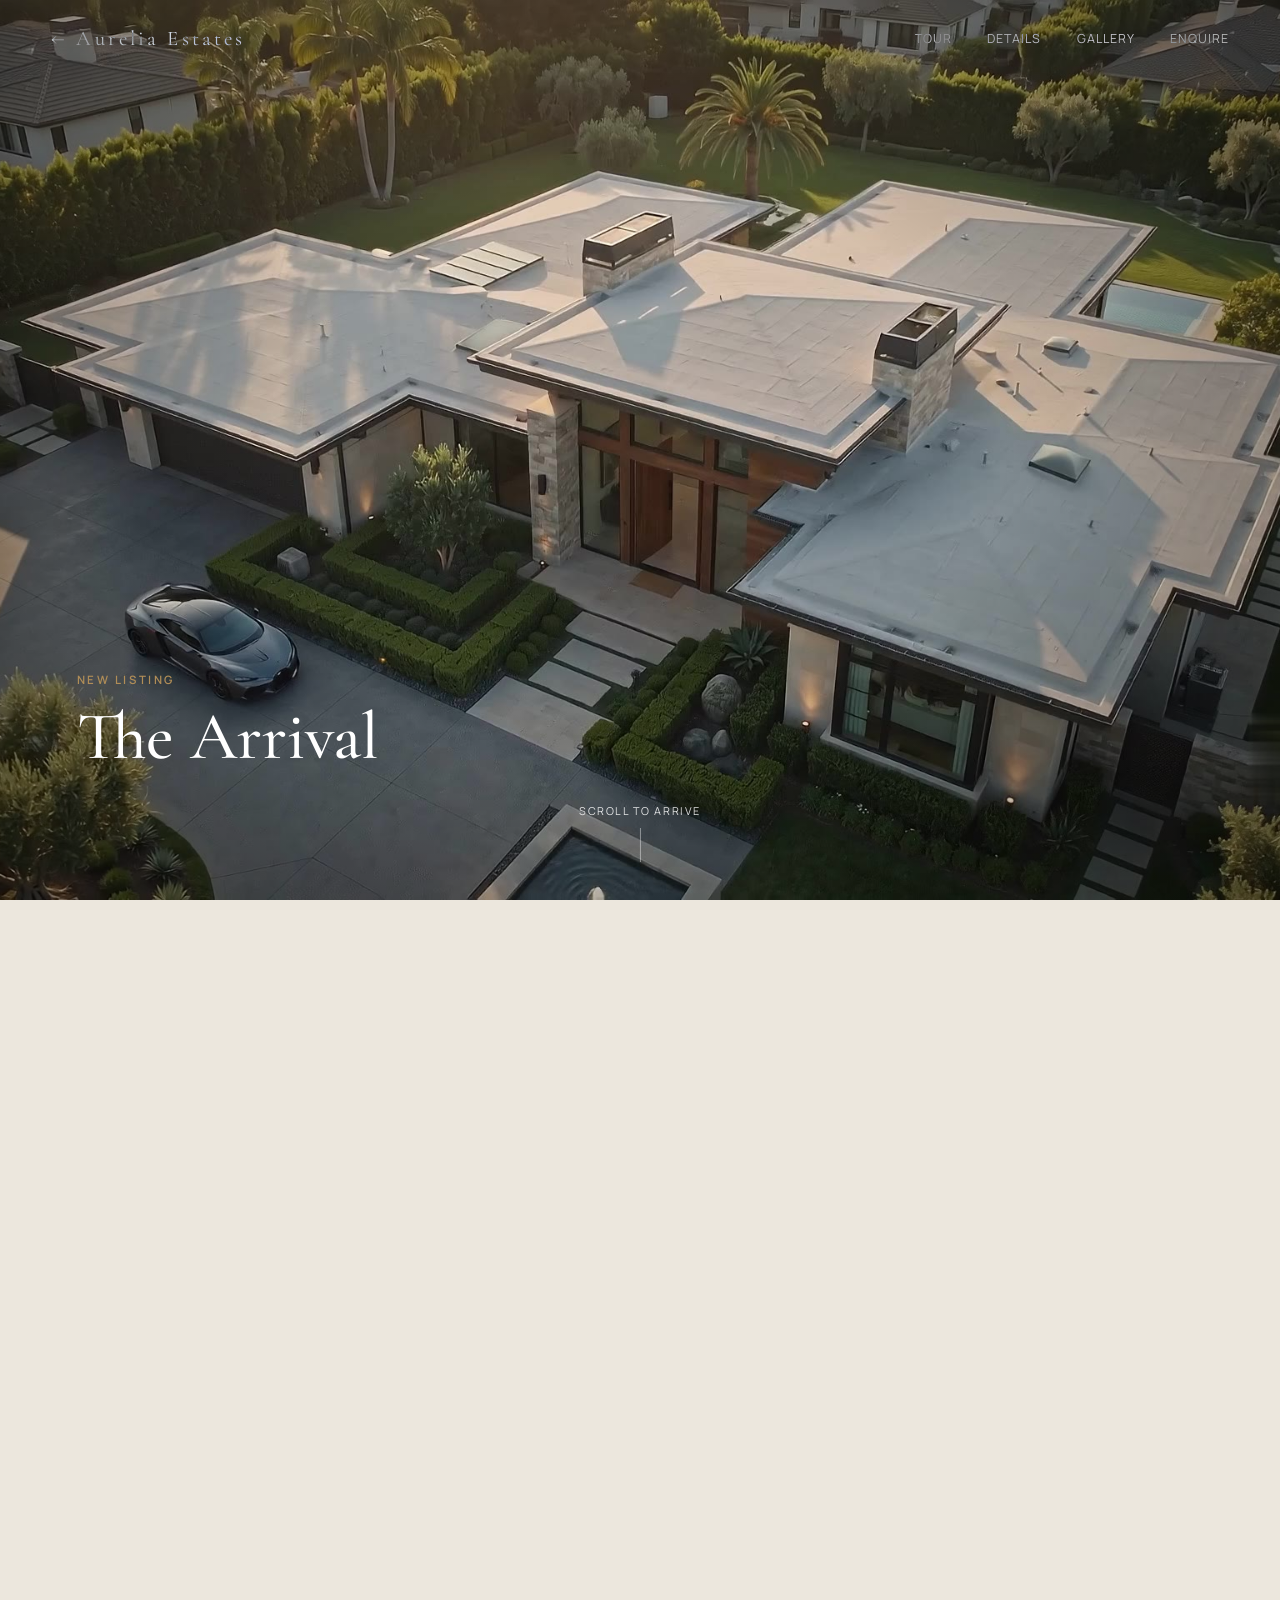
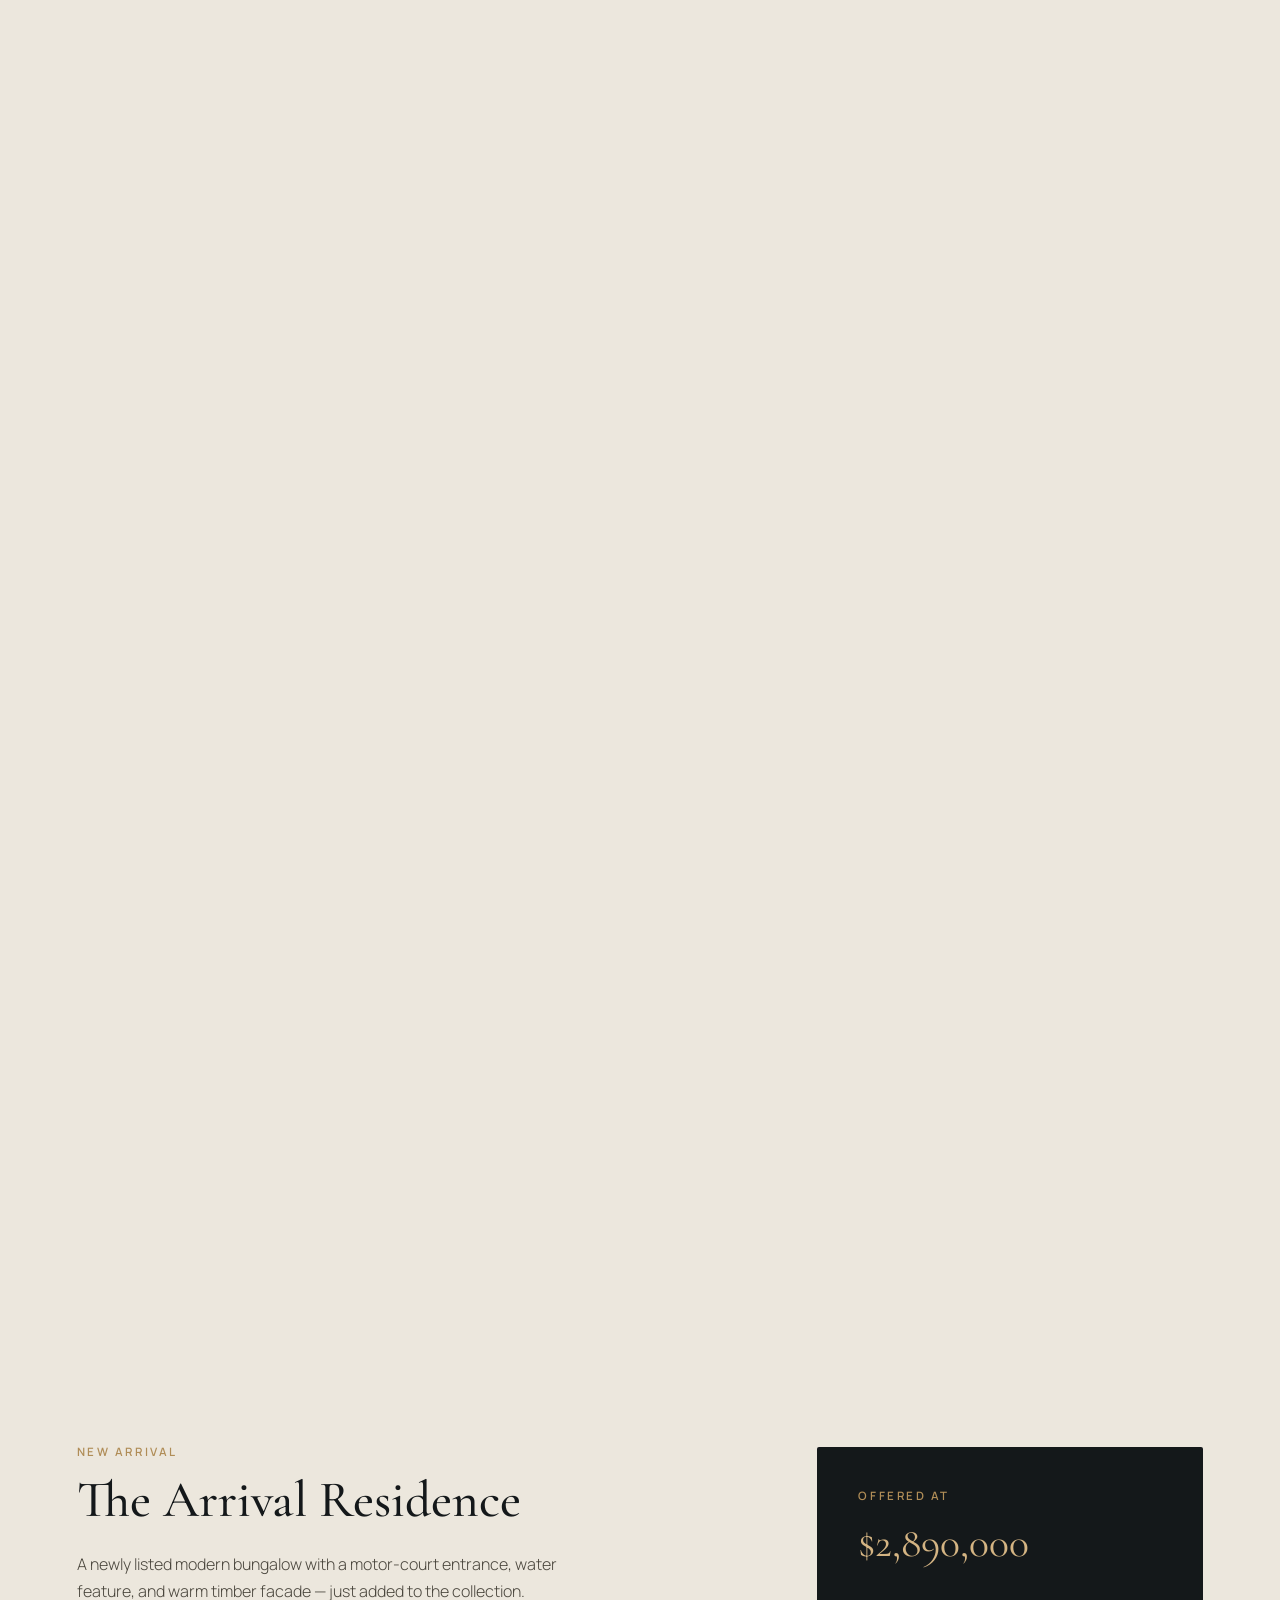
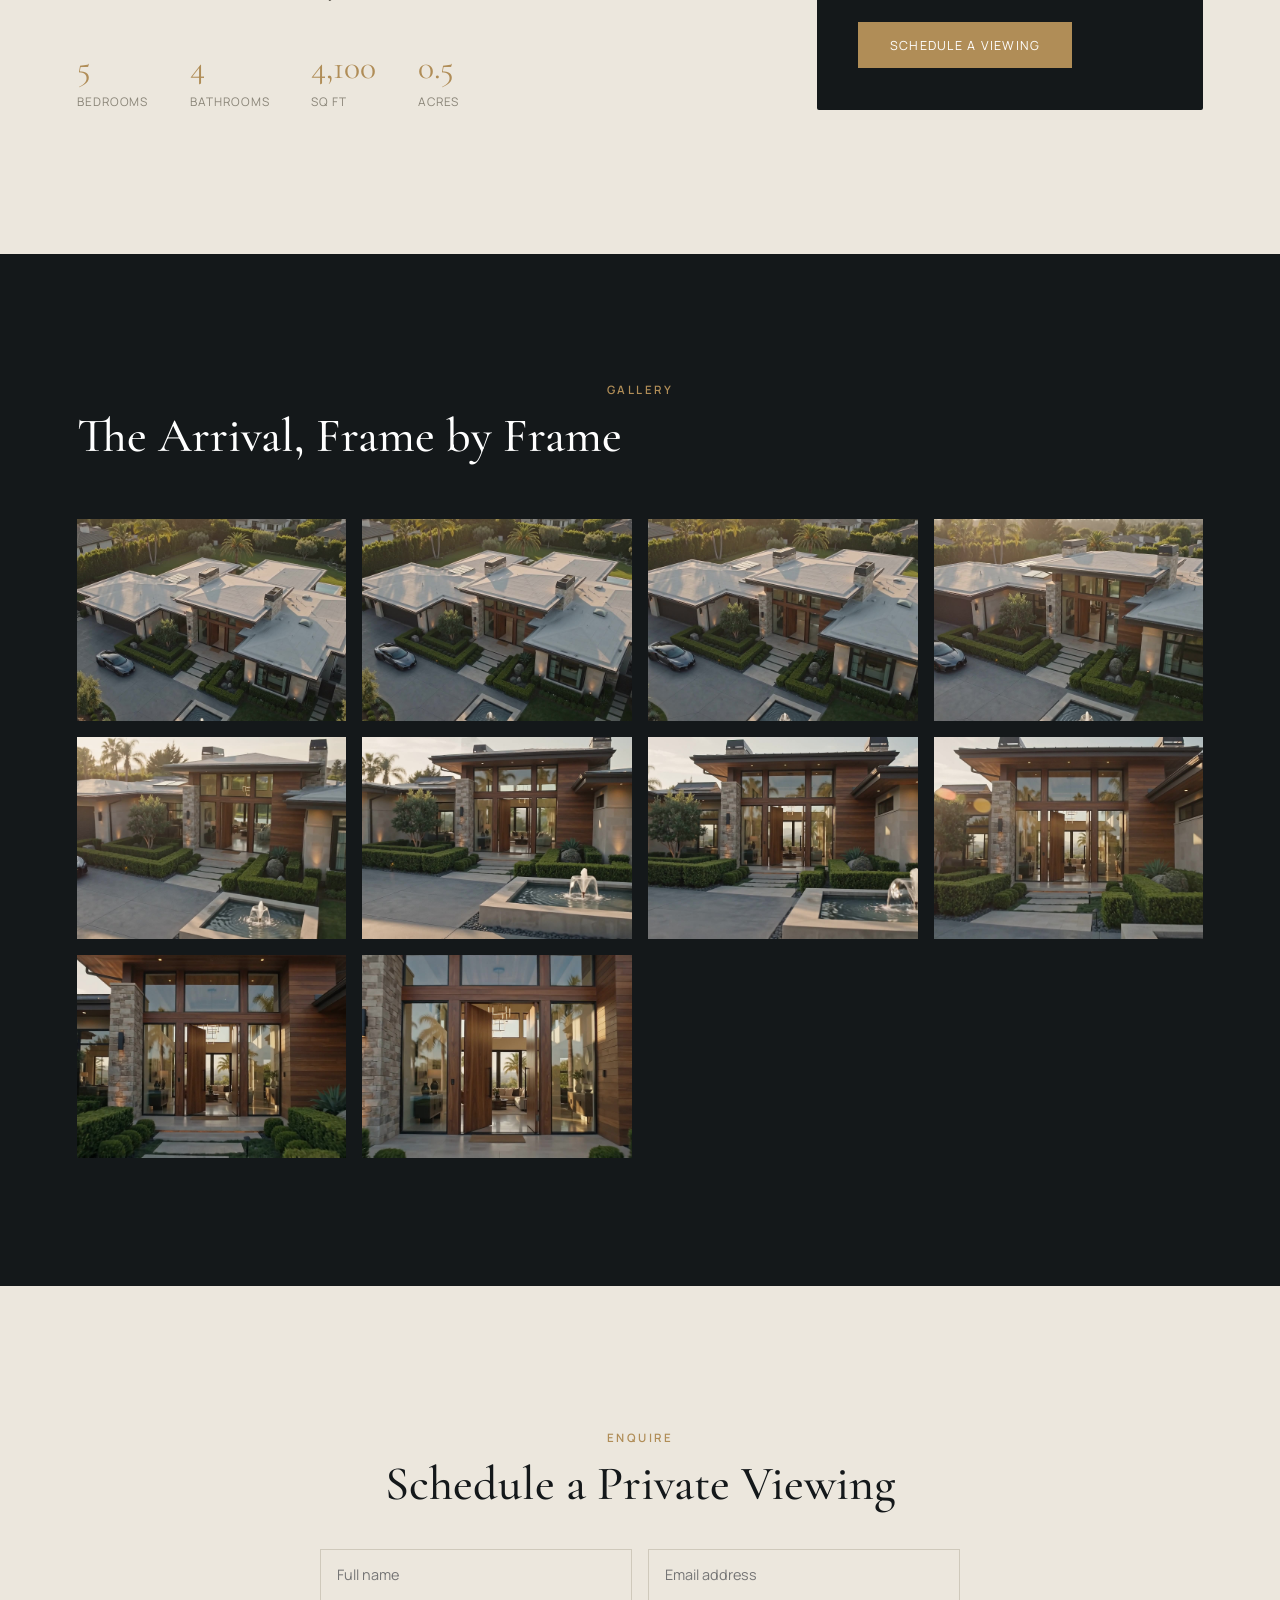
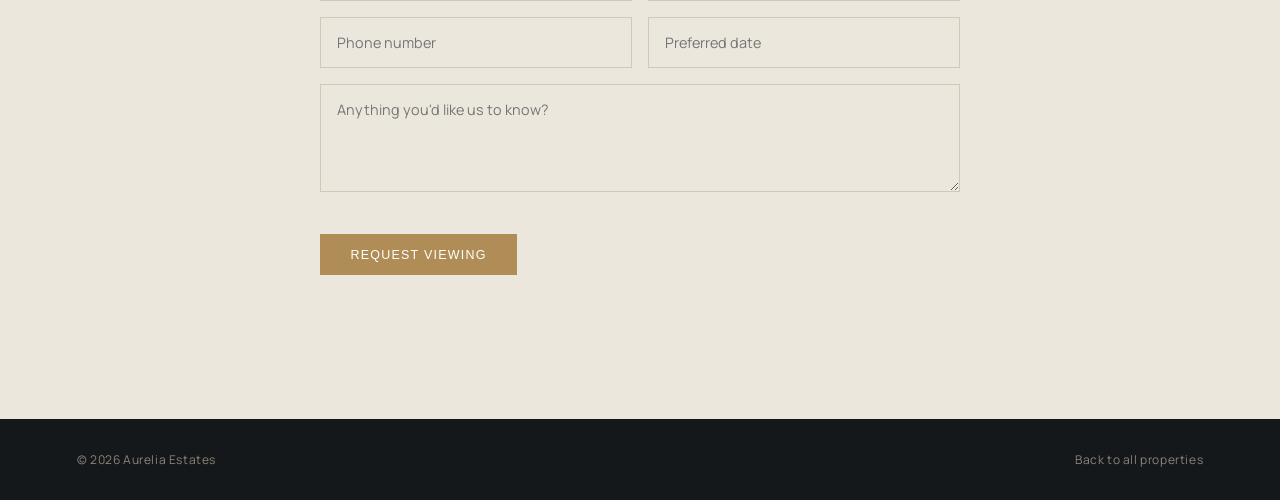
==== projects/arrival/index.html @ 0453d748 "Initial commit" ====
<!DOCTYPE html>
<html lang="en">
<head>
<meta charset="UTF-8">
<meta name="viewport" content="width=device-width, initial-scale=1.0">
<title>The Arrival — New Listing | Aurelia Estates</title>
<link rel="preconnect" href="https://fonts.googleapis.com">
<link rel="preconnect" href="https://fonts.gstatic.com" crossorigin>
<link href="https://fonts.googleapis.com/css2?family=Cormorant+Garamond:wght@400;500;600&family=Manrope:wght@300;400;500;600&display=swap" rel="stylesheet">
<link rel="stylesheet" href="../../style.css">
</head>
<body>

  <!-- ============ LOADER ============ -->
  <div id="loader">
    <div class="loader-inner">
      <span class="loader-mark">THE ARRIVAL</span>
      <div class="loader-bar-track"><div class="loader-bar-fill" id="loaderFill"></div></div>
      <span class="loader-pct" id="loaderPct">0%</span>
    </div>
  </div>

  <!-- ============ NAV ============ -->
  <header class="site-nav">
    <a href="../../index.html" class="nav-mark">← Aurelia Estates</a>
    <nav class="nav-links">
      <a href="#tour">Tour</a>
      <a href="#details">Details</a>
      <a href="#gallery">Gallery</a>
      <a href="#contact">Enquire</a>
    </nav>
  </header>

  <!-- ============ SCROLL-DRIVEN TOUR ============ -->
  <section id="tour" class="tour-section">
    <div class="tour-sticky">
      <canvas id="tourCanvas"></canvas>

      <div class="scroll-cue" id="scrollCue">
        <span>Scroll to arrive</span>
        <div class="scroll-cue-line"></div>
      </div>

      <div class="overlay" data-range="0,0.14">
        <p class="eyebrow">New Listing</p>
        <h1>The Arrival</h1>
      </div>

      <div class="overlay" data-range="0.28,0.52">
        <p class="eyebrow">The Approach</p>
        <h2>A First Impression, Engineered</h2>
        <p class="overlay-copy">Sculpted hedges, warm wood cladding, and a motor court built to make an entrance.</p>
      </div>

      <div class="overlay" data-range="0.65,1.0">
        <p class="eyebrow">The Threshold</p>
        <h2>Home, Wide Open</h2>
        <p class="overlay-copy">Glass doors part to reveal the living space beyond — the tour continues inside.</p>
        <a href="#details" class="cta-btn">See Full Details</a>
      </div>
    </div>
  </section>

  <!-- ============ DETAILS ============ -->
  <section id="details" class="details-section">
    <div class="details-grid">
      <div class="details-copy">
        <p class="eyebrow">New Arrival</p>
        <h2>The Arrival Residence</h2>
        <p class="details-desc">
          A newly listed modern bungalow with a motor-court entrance, water feature,
          and warm timber facade — just added to the collection.
        </p>
        <div class="stat-row">
          <div class="stat"><span class="stat-num">5</span><span class="stat-label">Bedrooms</span></div>
          <div class="stat"><span class="stat-num">4</span><span class="stat-label">Bathrooms</span></div>
          <div class="stat"><span class="stat-num">4,100</span><span class="stat-label">Sq Ft</span></div>
          <div class="stat"><span class="stat-num">0.5</span><span class="stat-label">Acres</span></div>
        </div>
      </div>
      <div class="details-price-card">
        <p class="eyebrow">Offered At</p>
        <p class="price">$2,890,000</p>
        <a href="#contact" class="cta-btn cta-btn-solid">Schedule a Viewing</a>
      </div>
    </div>
  </section>

  <!-- ============ GALLERY ============ -->
  <section id="gallery" class="gallery-section">
    <p class="eyebrow center">Gallery</p>
    <h2 class="center">The Arrival, Frame by Frame</h2>
    <div class="gallery-grid" id="galleryGrid"><!-- filled by script.js from tour frames --></div>
  </section>

  <!-- ============ CONTACT ============ -->
  <section id="contact" class="contact-section">
    <div class="contact-inner">
      <p class="eyebrow">Enquire</p>
      <h2>Schedule a Private Viewing</h2>
      <form class="contact-form" onsubmit="event.preventDefault(); this.reset(); alert('Thank you — we will be in touch shortly.');">
        <div class="form-row">
          <input type="text" placeholder="Full name" required>
          <input type="email" placeholder="Email address" required>
        </div>
        <div class="form-row">
          <input type="tel" placeholder="Phone number">
          <input type="text" placeholder="Preferred date">
        </div>
        <textarea placeholder="Anything you'd like us to know?" rows="4"></textarea>
        <button type="submit" class="cta-btn cta-btn-solid">Request Viewing</button>
      </form>
    </div>
  </section>

  <footer class="site-footer">
    <span>© 2026 Aurelia Estates</span>
    <a href="../../index.html">Back to all properties</a>
  </footer>

  <script src="../../script.js"></script>
</body>
</html>
---- style.css ----
/* ============ TOKENS ============ */
:root{
  --ink: #14181a;
  --ink-soft: #1e2426;
  --stone: #ece7dd;
  --stone-dim: #cfc9bb;
  --brass: #b08d57;
  --brass-light: #d4b483;
  --text-muted: #8a8578;
  --serif: "Cormorant Garamond", serif;
  --sans: "Manrope", sans-serif;
  --ease: cubic-bezier(.22,.61,.36,1);
}

*{ margin:0; padding:0; box-sizing:border-box; }
html{ scroll-behavior:smooth; }
body{
  background: var(--stone);
  color: var(--ink);
  font-family: var(--sans);
  overflow-x:hidden;
}
a{ text-decoration:none; color:inherit; }

.eyebrow{
  font-family: var(--sans);
  text-transform:uppercase;
  letter-spacing:.22em;
  font-size:.72rem;
  font-weight:600;
  color: var(--brass);
  margin-bottom:.9rem;
}
.eyebrow.center{ text-align:center; }
h1,h2,h3{ font-family:var(--serif); font-weight:500; line-height:1.08; }

/* ============ LOADER ============ */
#loader{
  position:fixed; inset:0; z-index:9999;
  background:var(--ink);
  display:flex; align-items:center; justify-content:center;
  transition: opacity .8s var(--ease), visibility .8s var(--ease);
}
#loader.hidden{ opacity:0; visibility:hidden; pointer-events:none; }
.loader-inner{ text-align:center; color:var(--stone); }
.loader-mark{
  font-family:var(--serif); font-size:2rem; letter-spacing:.35em;
  display:block; margin-bottom:2rem; color:var(--brass-light);
}
.loader-bar-track{
  width:220px; height:1px; background:rgba(236,231,221,.2);
  margin:0 auto;
}
.loader-bar-fill{
  height:100%; width:0%; background:var(--brass);
  transition: width .25s var(--ease);
}
.loader-pct{
  display:block; margin-top:1rem; font-size:.72rem;
  letter-spacing:.15em; color:var(--text-muted);
}

/* ============ NAV ============ */
.site-nav{
  position:fixed; top:0; left:0; right:0; z-index:500;
  display:flex; align-items:center; justify-content:space-between;
  padding: 1.6rem 4vw;
  mix-blend-mode: difference;
}
.nav-mark{
  font-family:var(--serif); font-size:1.3rem; letter-spacing:.15em; color:#fff;
}
.nav-links{ display:flex; gap:2.2rem; }
.nav-links a{
  color:#fff; font-size:.78rem; letter-spacing:.08em; text-transform:uppercase;
  opacity:.85; transition:opacity .3s;
}
.nav-links a:hover{ opacity:1; }

/* ============ TOUR (SCROLL-SCRUBBED) ============ */
.tour-section{
  position:relative;
  height: 500vh; /* scroll distance = scrub range; increase for more frames */
}
.tour-sticky{
  position:sticky; top:0; left:0;
  height:100vh; width:100%;
  overflow:hidden;
  background:var(--ink);
}
#tourCanvas{
  position:absolute; inset:0;
  width:100%; height:100%;
  object-fit:cover;
}
.tour-sticky::after{
  /* subtle vignette for cinematic feel over the canvas */
  content:""; position:absolute; inset:0; pointer-events:none;
  background: radial-gradient(ellipse at center, rgba(0,0,0,0) 40%, rgba(0,0,0,.45) 100%);
}

.scroll-cue{
  position:absolute; bottom:2.4rem; left:50%; transform:translateX(-50%);
  display:flex; flex-direction:column; align-items:center; gap:.6rem;
  color:#fff; font-size:.68rem; letter-spacing:.15em; text-transform:uppercase;
  opacity:.85; z-index:5; transition:opacity .5s var(--ease);
}
.scroll-cue-line{
  width:1px; height:34px; background:rgba(255,255,255,.5);
  overflow:hidden; position:relative;
}
.scroll-cue-line::after{
  content:""; position:absolute; top:-100%; left:0; width:100%; height:100%;
  background:var(--brass-light);
  animation: cueDrop 1.8s ease-in-out infinite;
}
@keyframes cueDrop{
  0%{ top:-100%; } 60%{ top:100%; } 100%{ top:100%; }
}
.scroll-cue.hide{ opacity:0; }

.overlay{
  position:absolute; left:6vw; bottom:14vh; max-width:560px;
  color:#fff; z-index:4;
  opacity:0; transform:translateY(24px);
  transition: opacity .7s var(--ease), transform .7s var(--ease);
  pointer-events:none;
}
.overlay.visible{ opacity:1; transform:translateY(0); pointer-events:auto; }
.overlay h1{ font-size:clamp(2.4rem, 5.5vw, 4.2rem); color:#fff; }
.overlay h2{ font-size:clamp(1.9rem, 4vw, 3rem); color:#fff; }
.overlay-copy{
  margin-top:1rem; font-size:1rem; font-weight:300; color:rgba(255,255,255,.82);
  max-width:420px; line-height:1.6;
}

.cta-btn{
  display:inline-block; margin-top:1.6rem;
  padding:.85rem 1.9rem; font-size:.78rem; letter-spacing:.1em; text-transform:uppercase;
  border:1px solid rgba(255,255,255,.6); color:#fff;
  transition: background .35s var(--ease), color .35s var(--ease), border-color .35s var(--ease);
}
.cta-btn:hover{ background:#fff; color:var(--ink); border-color:#fff; }
.cta-btn-solid{
  background:var(--brass); border-color:var(--brass); color:#fff;
}
.cta-btn-solid:hover{ background:var(--brass-light); border-color:var(--brass-light); color:var(--ink); }

/* ============ DETAILS ============ */
.details-section{ padding:9rem 6vw; background:var(--stone); }
.details-grid{
  display:grid; grid-template-columns:1.4fr .8fr; gap:4rem;
  max-width:1200px; margin:0 auto; align-items:end;
}
.details-copy h2{ font-size:clamp(2.4rem,4vw,3.4rem); margin-bottom:1.4rem; }
.details-desc{ max-width:520px; color:#4a463d; line-height:1.7; font-weight:300; }
.stat-row{ display:flex; gap:2.6rem; margin-top:2.6rem; flex-wrap:wrap; }
.stat{ display:flex; flex-direction:column; }
.stat-num{ font-family:var(--serif); font-size:2.1rem; color:var(--brass); }
.stat-label{ font-size:.74rem; letter-spacing:.08em; text-transform:uppercase; color:var(--text-muted); margin-top:.3rem; }

.details-price-card{
  background:var(--ink); color:var(--stone);
  padding:2.6rem; border-radius:2px;
}
.price{ font-family:var(--serif); font-size:2.6rem; color:var(--brass-light); margin:.6rem 0 1.8rem; }

/* ============ NEW ARRIVAL LINK ============ */
.arrival-section{ padding:8rem 6vw; background:var(--stone); border-top:1px solid var(--stone-dim); }
.arrival-inner{
  display:grid; grid-template-columns:.9fr 1.1fr; gap:3.5rem;
  max-width:1200px; margin:0 auto; align-items:center;
}
.arrival-copy h2{ font-size:clamp(2.1rem,3.6vw,3rem); margin-bottom:1.2rem; }
.arrival-thumb{
  position:relative; display:block; overflow:hidden; border-radius:2px;
  aspect-ratio:16/10;
}
.arrival-thumb img{
  width:100%; height:100%; object-fit:cover;
  transition: transform .6s var(--ease);
}
.arrival-thumb:hover img{ transform:scale(1.05); }
.arrival-thumb-tag{
  position:absolute; bottom:1rem; left:1rem;
  background:rgba(20,24,26,.75); color:#fff;
  padding:.6rem 1rem; font-size:.72rem; letter-spacing:.08em; text-transform:uppercase;
}

@media (max-width: 780px){
  .arrival-inner{ grid-template-columns:1fr; }
}

/* ============ GALLERY ============ */
.gallery-section{ padding:8rem 6vw; background:var(--ink); color:var(--stone); }
.gallery-section h2{ font-size:clamp(2rem,4vw,3rem); margin-bottom:3.5rem; color:#fff; }
.gallery-grid{
  display:grid; grid-template-columns:repeat(auto-fit, minmax(260px,1fr));
  gap:1rem; max-width:1300px; margin:0 auto;
}
.gallery-grid img{
  width:100%; aspect-ratio:4/3; object-fit:cover;
  filter:saturate(.95); transition:transform .5s var(--ease);
}
.gallery-grid img:hover{ transform:scale(1.03); }

/* ============ CONTACT ============ */
.contact-section{ padding:9rem 6vw; background:var(--stone); }
.contact-inner{ max-width:640px; margin:0 auto; text-align:center; }
.contact-inner h2{ font-size:clamp(2.2rem,4vw,3rem); margin-bottom:2.4rem; }
.contact-form{ display:flex; flex-direction:column; gap:1rem; text-align:left; }
.form-row{ display:flex; gap:1rem; }
.contact-form input, .contact-form textarea{
  flex:1; padding:.95rem 1rem; border:1px solid var(--stone-dim);
  background:transparent; font-family:var(--sans); font-size:.9rem;
  color:var(--ink); outline:none; transition:border-color .3s;
}
.contact-form input:focus, .contact-form textarea:focus{ border-color:var(--brass); }
.contact-form button{ align-self:flex-start; border:none; cursor:pointer; }

/* ============ FOOTER ============ */
.site-footer{
  display:flex; justify-content:space-between;
  padding:2rem 6vw; background:var(--ink); color:var(--text-muted);
  font-size:.75rem; letter-spacing:.05em;
}

/* ============ RESPONSIVE ============ */
@media (max-width: 780px){
  .tour-section{ height:350vh; }
  .overlay{ left:6vw; right:6vw; bottom:16vh; max-width:none; }
  .details-grid{ grid-template-columns:1fr; }
  .form-row{ flex-direction:column; }
  .site-nav{ padding:1.2rem 5vw; }
  .nav-links{ gap:1.2rem; }
  .nav-links a{ font-size:.68rem; }
}

@media (prefers-reduced-motion: reduce){
  *{ animation:none !important; transition:none !important; }
}
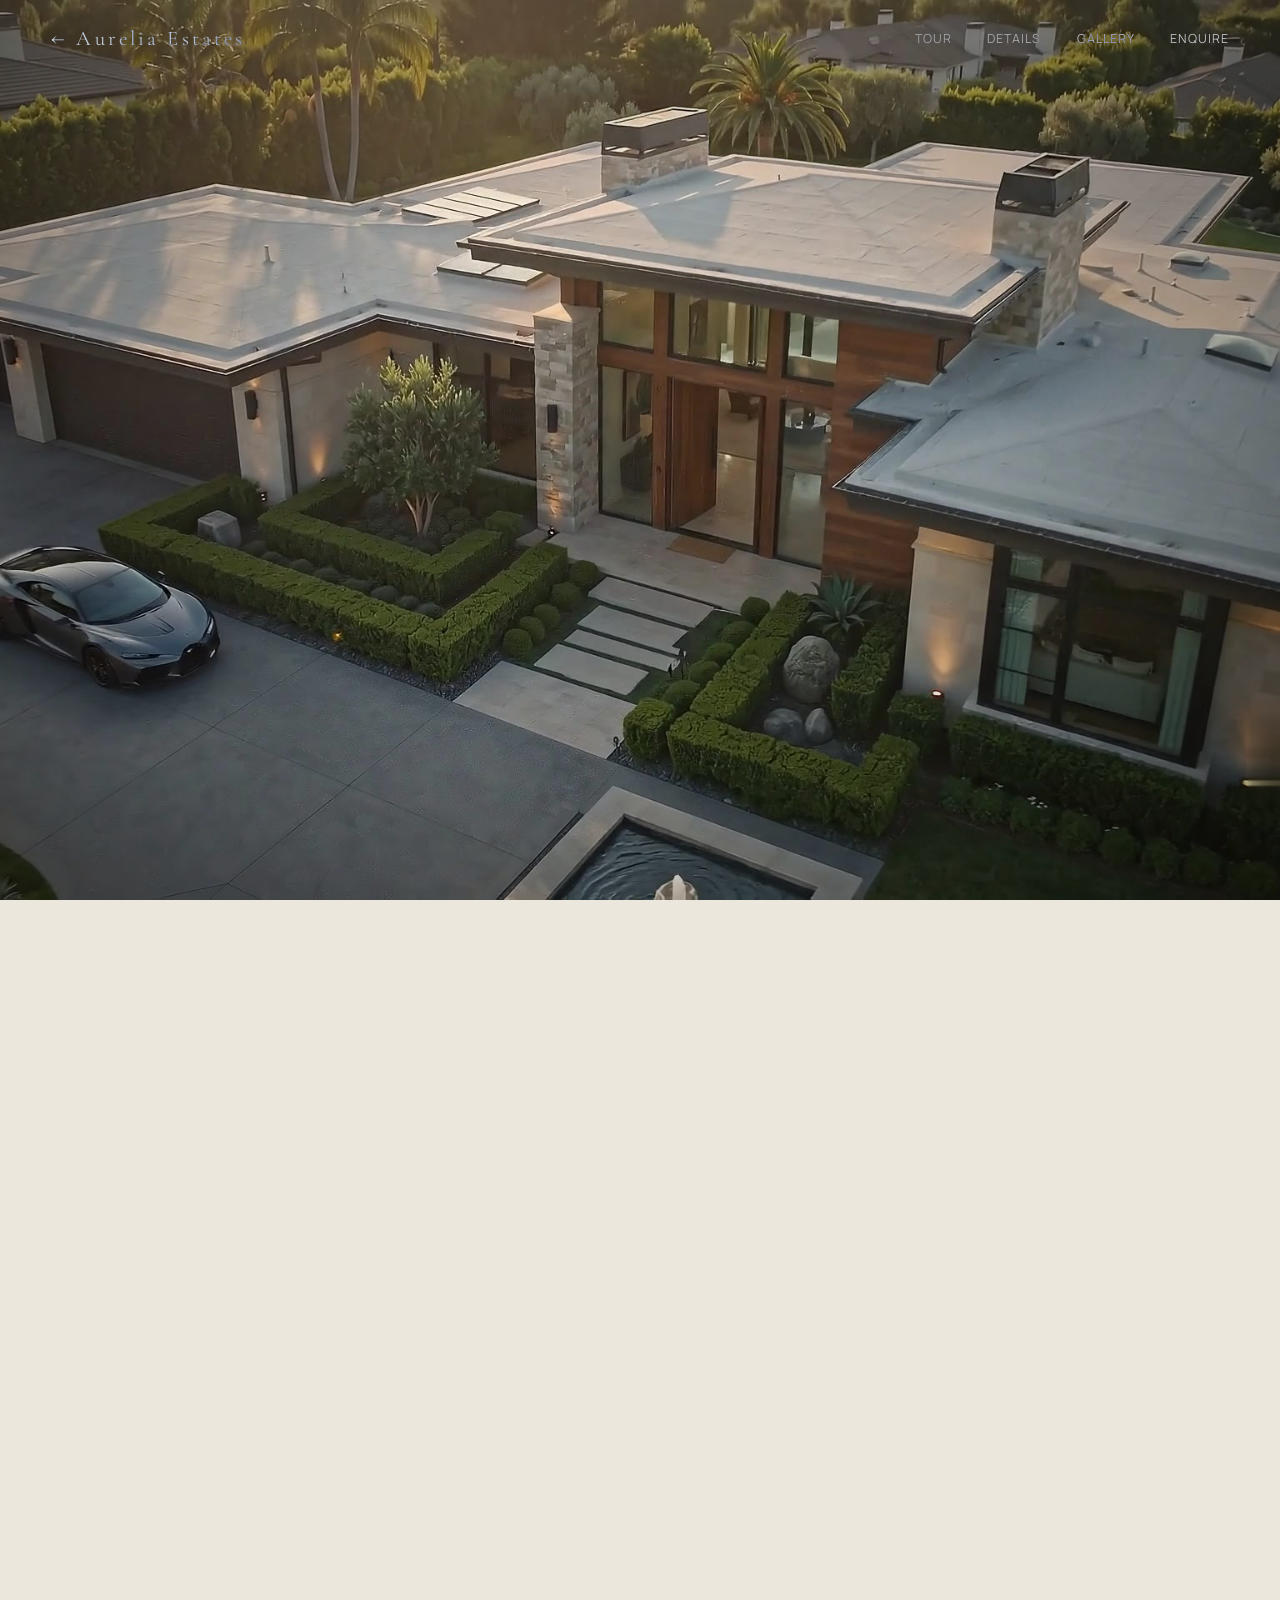
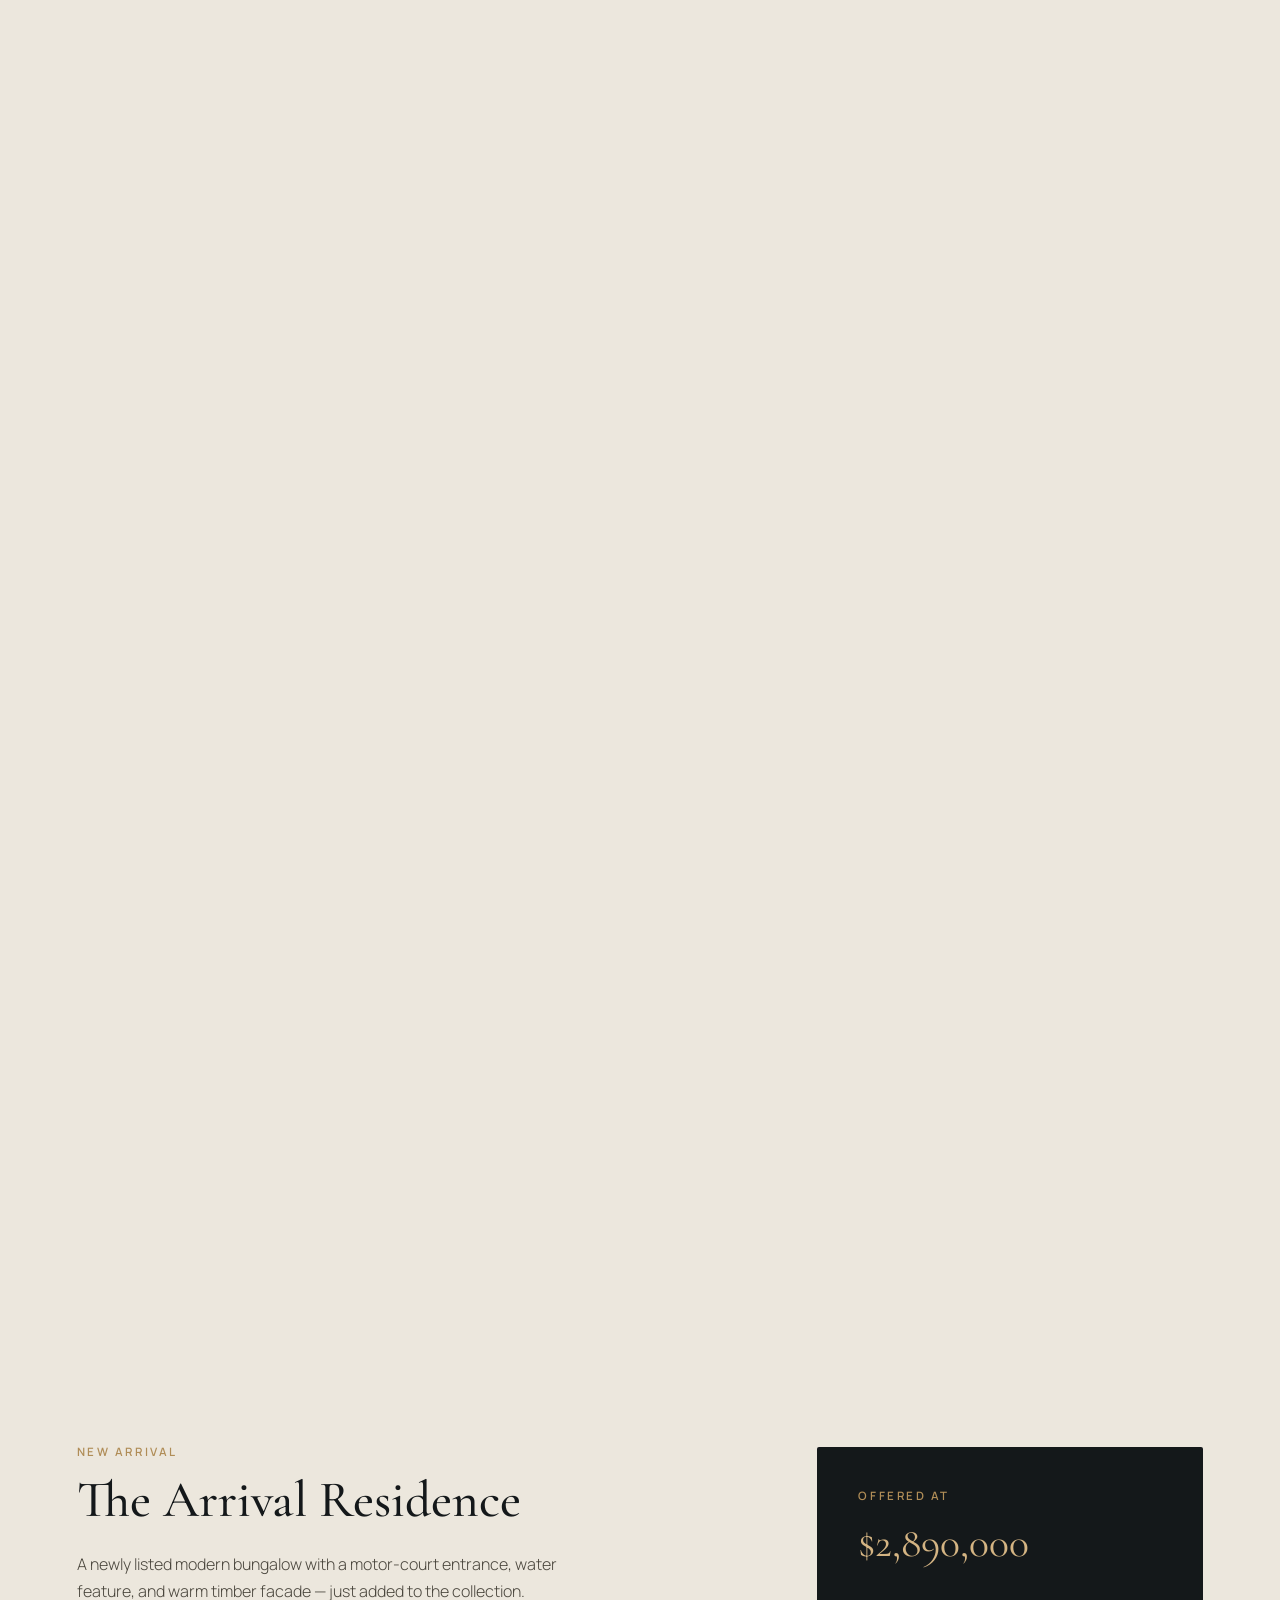
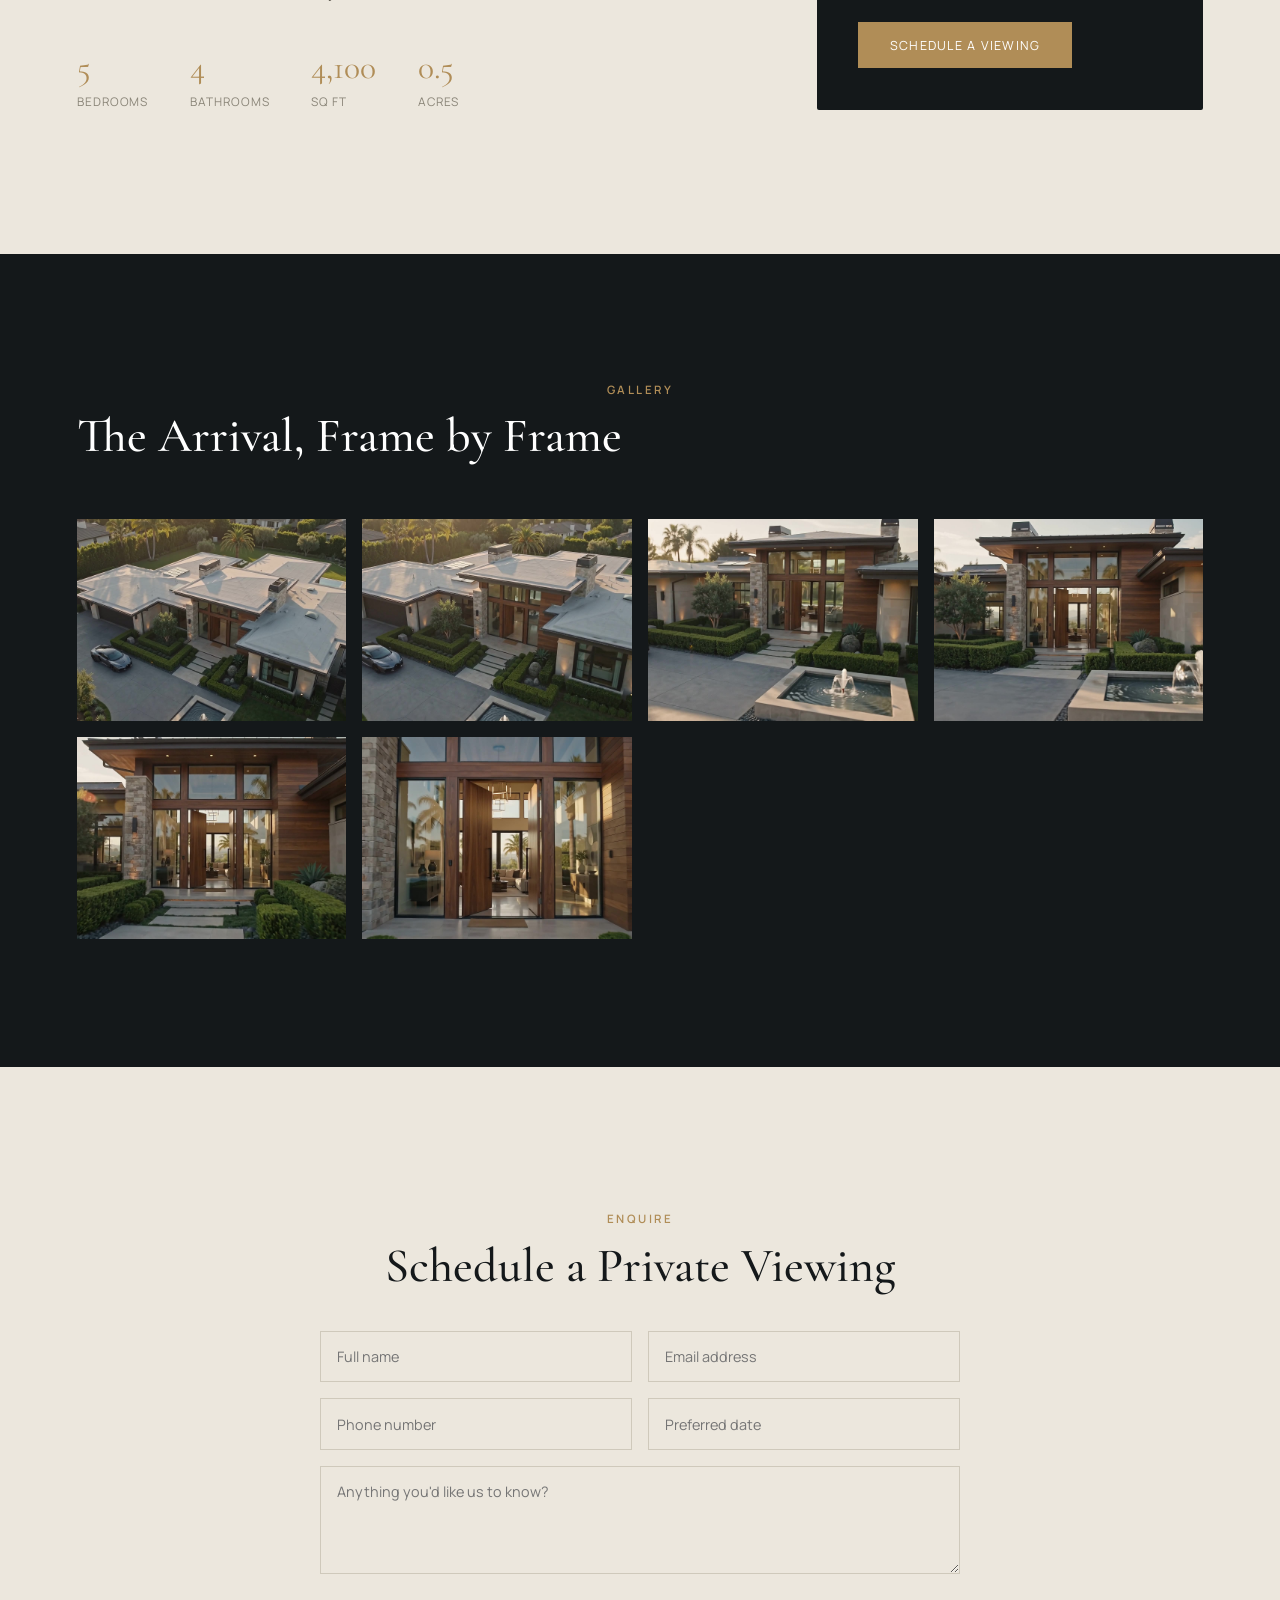
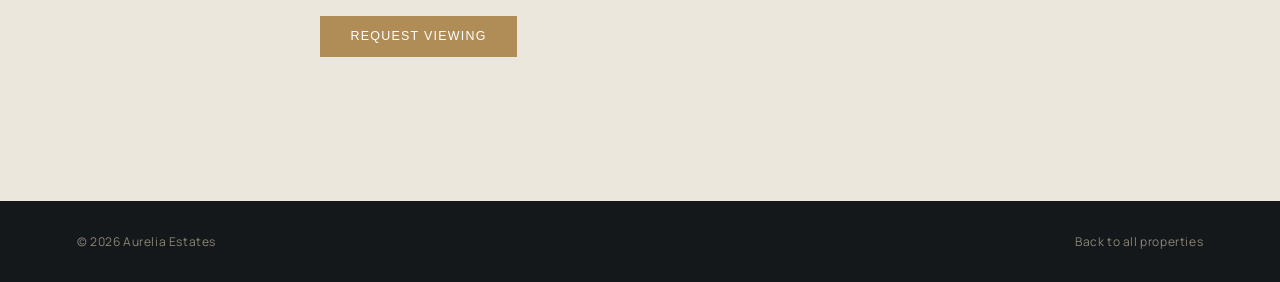
==== commit 48a9f8a9: "Optimize scroll animation" ====
--- a/projects/arrival/index.html
+++ b/projects/arrival/index.html
@@ -90,7 +90,14 @@
   <section id="gallery" class="gallery-section">
     <p class="eyebrow center">Gallery</p>
     <h2 class="center">The Arrival, Frame by Frame</h2>
-    <div class="gallery-grid" id="galleryGrid"><!-- filled by script.js from tour frames --></div>
+    <div class="gallery-grid" id="galleryGrid">
+      <img src="assets/gallery/arrival_1.jpg" alt="The Arrival — Motor Court Entrance" loading="lazy">
+      <img src="assets/gallery/arrival_2.jpg" alt="The Arrival — Timber-Clad Facade" loading="lazy">
+      <img src="assets/gallery/arrival_3.jpg" alt="The Arrival — Grand Foyer & Living" loading="lazy">
+      <img src="assets/gallery/arrival_4.jpg" alt="The Arrival — Private Courtyard View" loading="lazy">
+      <img src="assets/gallery/arrival_5.jpg" alt="The Arrival — Master Suite Wing" loading="lazy">
+      <img src="assets/gallery/arrival_6.jpg" alt="The Arrival — Landscaped Rear Grounds" loading="lazy">
+    </div>
   </section>
 
   <!-- ============ CONTACT ============ -->
--- a/style.css
+++ b/style.css
@@ -39,25 +39,51 @@
   position:fixed; inset:0; z-index:9999;
   background:var(--ink);
   display:flex; align-items:center; justify-content:center;
-  transition: opacity .8s var(--ease), visibility .8s var(--ease);
-}
-#loader.hidden{ opacity:0; visibility:hidden; pointer-events:none; }
-.loader-inner{ text-align:center; color:var(--stone); }
+  transition: opacity 1s var(--ease), visibility 1s var(--ease), transform 1.2s var(--ease);
+}
+#loader.hidden{
+  opacity:0;
+  visibility:hidden;
+  pointer-events:none;
+  transform: scale(1.03);
+}
+.loader-inner{
+  text-align:center;
+  color:var(--stone);
+  transition: transform .9s var(--ease), opacity .9s var(--ease);
+}
+#loader.hidden .loader-inner{
+  transform: translateY(-16px);
+  opacity: 0;
+}
 .loader-mark{
-  font-family:var(--serif); font-size:2rem; letter-spacing:.35em;
-  display:block; margin-bottom:2rem; color:var(--brass-light);
+  font-family:var(--serif);
+  font-size:2.2rem;
+  letter-spacing:.42em;
+  display:block;
+  margin-bottom:2.2rem;
+  color:var(--brass-light);
+  text-shadow: 0 0 24px rgba(212, 180, 131, 0.25);
+  transition: letter-spacing 1.2s var(--ease);
 }
 .loader-bar-track{
-  width:220px; height:1px; background:rgba(236,231,221,.2);
+  width:240px; height:2px;
+  background:rgba(236,231,221,.12);
   margin:0 auto;
+  position: relative;
+  overflow: hidden;
+  border-radius: 1px;
 }
 .loader-bar-fill{
-  height:100%; width:0%; background:var(--brass);
-  transition: width .25s var(--ease);
+  height:100%; width:0%;
+  background: linear-gradient(90deg, var(--brass) 0%, var(--brass-light) 100%);
+  box-shadow: 0 0 12px rgba(212, 180, 131, 0.6);
+  transition: width .6s var(--ease);
 }
 .loader-pct{
-  display:block; margin-top:1rem; font-size:.72rem;
-  letter-spacing:.15em; color:var(--text-muted);
+  display:block; margin-top:1.2rem; font-size:.74rem;
+  letter-spacing:.22em; color:var(--text-muted);
+  font-variant-numeric: tabular-nums;
 }
 
 /* ============ NAV ============ */
@@ -88,10 +114,13 @@
   overflow:hidden;
   background:var(--ink);
 }
-#tourCanvas{
+#tourCanvas,
+.tour-video{
   position:absolute; inset:0;
   width:100%; height:100%;
   object-fit:cover;
+  pointer-events:none;
+  background:var(--ink);
 }
 .tour-sticky::after{
   /* subtle vignette for cinematic feel over the canvas */
